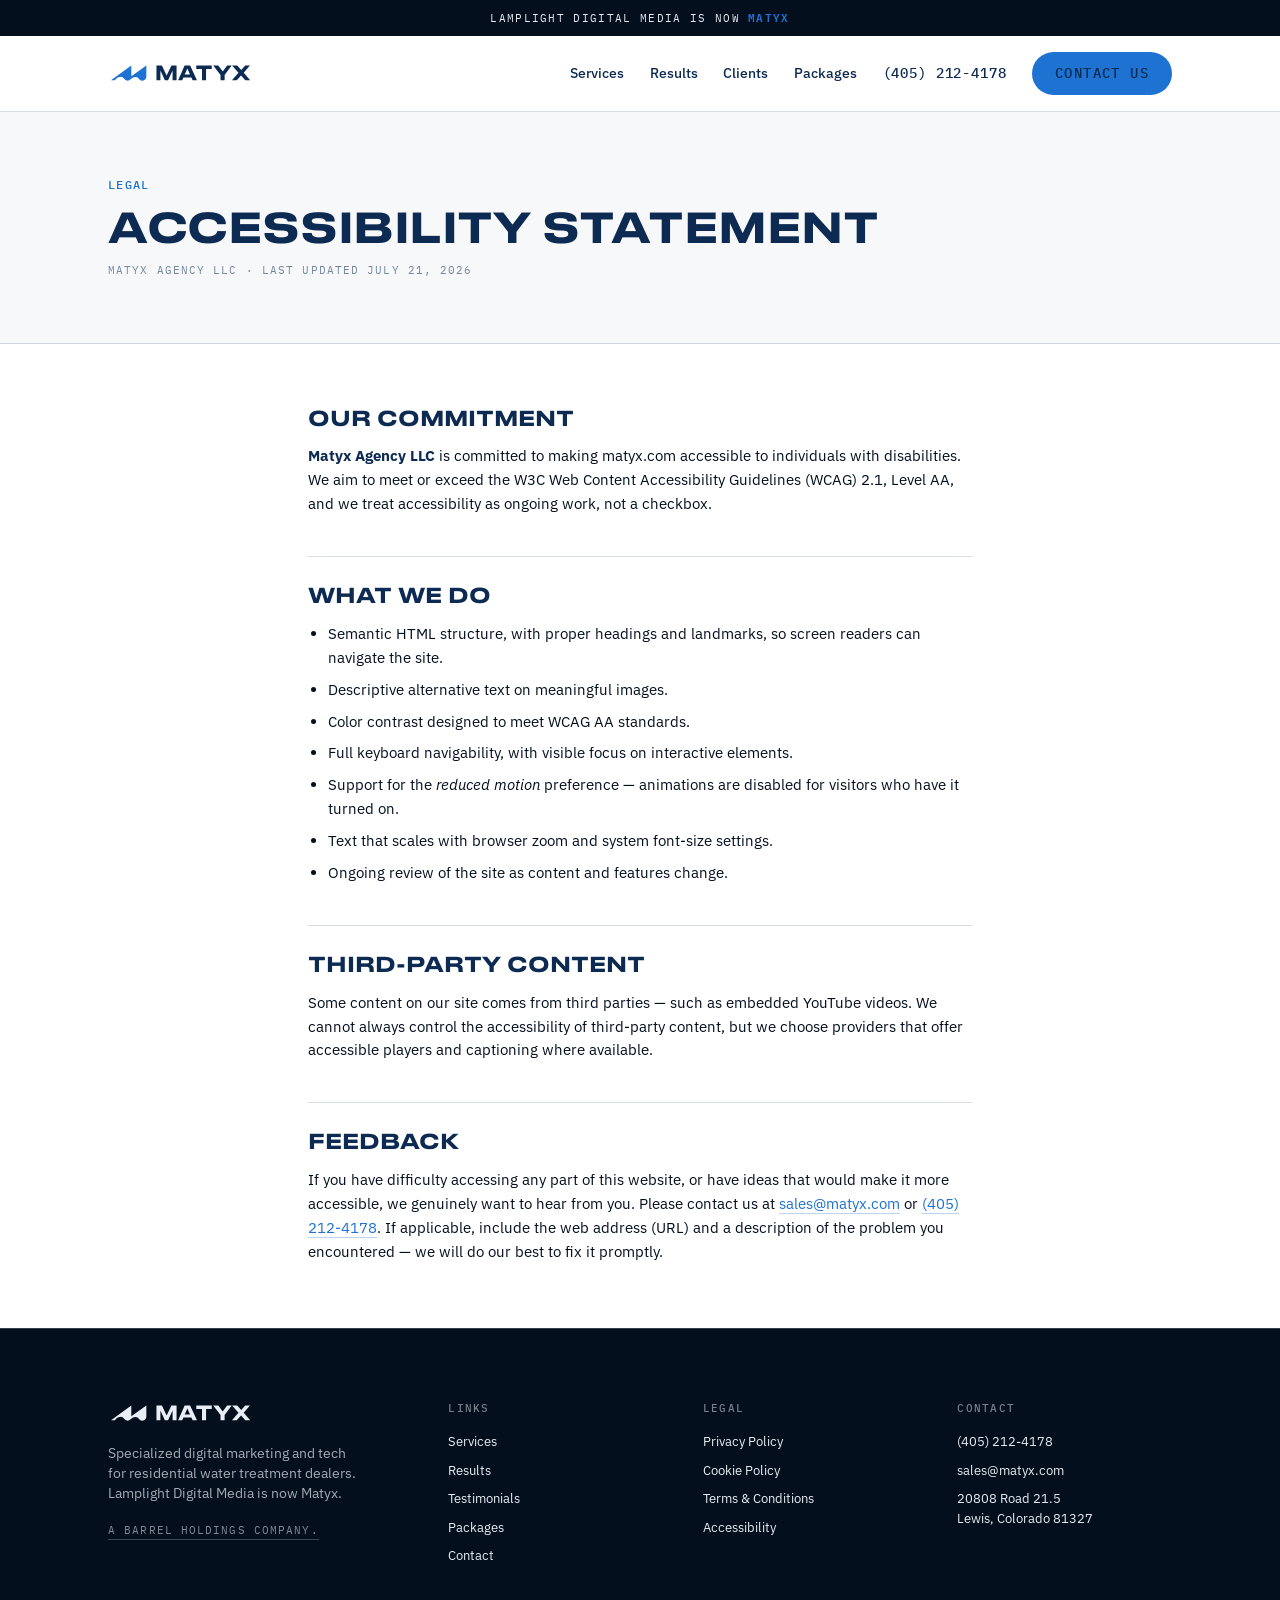
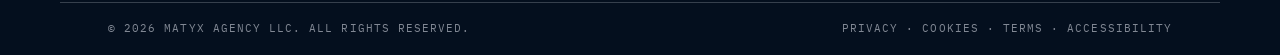
==== accessibility.html @ 1dc2f483 "Add legal pages under Matyx Agency LLC; fix Druk font path - privacy.html (incl. SMS program privacy" ====
<!DOCTYPE html>
<html lang="en">
<head>
<meta charset="UTF-8">
<meta name="viewport" content="width=device-width, initial-scale=1.0">
<title>Accessibility Statement — Matyx</title>
<meta name="description" content="Matyx Agency LLC's commitment to making matyx.com accessible to everyone.">
<link rel="icon" type="image/svg+xml" href="assets/logos/icon.svg">
<link rel="preconnect" href="https://fonts.googleapis.com">
<link rel="preconnect" href="https://fonts.gstatic.com" crossorigin>
<link href="https://fonts.googleapis.com/css2?family=IBM+Plex+Sans:wght@400;500;600;700&family=IBM+Plex+Mono:wght@400;500;600&display=swap" rel="stylesheet">
<link rel="stylesheet" href="assets/site.css">
</head>
<body>

<div class="announce">Lamplight Digital Media is now <em>Matyx</em></div>

<header class="nav">
  <div class="nav-inner">
    <a class="nav-logo" href="index.html" aria-label="Matyx home"><img src="assets/logos/logo-primary.svg" alt="Matyx"></a>
    <nav class="nav-links" aria-label="Primary">
      <a href="index.html#services">Services</a>
      <a href="index.html#work">Results</a>
      <a href="index.html#testimonials">Clients</a>
      <a href="index.html#packages">Packages</a>
      <a class="nav-phone" href="tel:+14052124178">(405) 212-4178</a>
      <a class="btn btn-blue" href="contact.html">Contact Us</a>
    </nav>
  </div>
</header>

<section class="legal-head">
  <div class="wrap legal-head-inner">
    <span class="eyebrow">Legal</span>
    <h1 class="display legal-h1">Accessibility Statement</h1>
    <p class="legal-updated">Matyx Agency LLC &middot; Last updated July 21, 2026</p>
  </div>
</section>

<div class="wrap legal-body">
  <h2>Our commitment</h2>
  <p><strong>Matyx Agency LLC</strong> is committed to making matyx.com accessible to individuals with disabilities. We aim to meet or exceed the W3C Web Content Accessibility Guidelines (WCAG) 2.1, Level AA, and we treat accessibility as ongoing work, not a checkbox.</p>

  <h2>What we do</h2>
  <ul>
    <li>Semantic HTML structure, with proper headings and landmarks, so screen readers can navigate the site.</li>
    <li>Descriptive alternative text on meaningful images.</li>
    <li>Color contrast designed to meet WCAG AA standards.</li>
    <li>Full keyboard navigability, with visible focus on interactive elements.</li>
    <li>Support for the <em>reduced motion</em> preference — animations are disabled for visitors who have it turned on.</li>
    <li>Text that scales with browser zoom and system font-size settings.</li>
    <li>Ongoing review of the site as content and features change.</li>
  </ul>

  <h2>Third-party content</h2>
  <p>Some content on our site comes from third parties — such as embedded YouTube videos. We cannot always control the accessibility of third-party content, but we choose providers that offer accessible players and captioning where available.</p>

  <h2>Feedback</h2>
  <p>If you have difficulty accessing any part of this website, or have ideas that would make it more accessible, we genuinely want to hear from you. Please contact us at <a href="mailto:sales@matyx.com">sales@matyx.com</a> or <a href="tel:+14052124178">(405) 212-4178</a>. If applicable, include the web address (URL) and a description of the problem you encountered — we will do our best to fix it promptly.</p>
</div>

<footer class="footer">
  <div class="wrap footer-inner">
    <div class="footer-brand">
      <img src="assets/logos/logo-ice.svg" alt="Matyx">
      <p>Specialized digital marketing and tech for residential water treatment dealers. Lamplight Digital Media is now Matyx.</p>
      <p class="footer-holdco"><a href="https://barrel-holdings.com" target="_blank" rel="noopener">A Barrel Holdings company.</a></p>
    </div>
    <div>
      <h4>Links</h4>
      <ul>
        <li><a href="index.html#services">Services</a></li>
        <li><a href="index.html#work">Results</a></li>
        <li><a href="index.html#testimonials">Testimonials</a></li>
        <li><a href="index.html#packages">Packages</a></li>
        <li><a href="contact.html">Contact</a></li>
      </ul>
    </div>
    <div>
      <h4>Legal</h4>
      <ul>
        <li><a href="privacy.html">Privacy Policy</a></li>
        <li><a href="cookies.html">Cookie Policy</a></li>
        <li><a href="terms.html">Terms &amp; Conditions</a></li>
        <li><a href="accessibility.html">Accessibility</a></li>
      </ul>
    </div>
    <div>
      <h4>Contact</h4>
      <ul>
        <li><a href="tel:+14052124178">(405) 212-4178</a></li>
        <li><a href="mailto:sales@matyx.com">sales@matyx.com</a></li>
        <li>20808 Road 21.5<br>Lewis, Colorado 81327</li>
      </ul>
    </div>
  </div>
  <div class="wrap footer-bottom">
    <span>© 2026 Matyx Agency LLC. All rights reserved.</span>
    <span><a href="privacy.html">Privacy</a> &middot; <a href="cookies.html">Cookies</a> &middot; <a href="terms.html">Terms</a> &middot; <a href="accessibility.html">Accessibility</a></span>
  </div>
</footer>

<a class="call-bar" href="tel:+14052124178">Call (405) 212-4178</a>
</body>
</html>
---- assets/site.css ----
/* ============================================================
   MATYX — brand tokens (MATYX-BRAND.md v1.0)
   ============================================================ */
@font-face {
  font-family: "Druk Text Wide";
  /* TRIAL font for layout only — swap in licensed Commercial Type webfont before publishing */
  src: url("fonts/DrukTextWide-Medium.otf") format("opentype");
  font-weight: 500 800;
  font-display: swap;
}

:root {
  --matyx-blue: #1D72D2;
  --navy:       #0D2B52;
  --midnight:   #040F1E;
  --ice:        #E9EDF5;
  --off-white:  #F7F8FA;
  --white:      #FFFFFF;

  --font-display: "Druk Text Wide", "Archivo", system-ui, sans-serif;
  --font-body:    "IBM Plex Sans", system-ui, sans-serif;
  --font-mono:    "IBM Plex Mono", ui-monospace, monospace;

  --hairline-dark:  rgba(13, 43, 82, 0.16);
  --hairline-ice:   rgba(233, 237, 245, 0.22);

  --pad-x: clamp(20px, 4vw, 48px);
}

* { margin: 0; padding: 0; box-sizing: border-box; }
html { scroll-behavior: smooth; }
body {
  overflow-x: clip;
  font-family: var(--font-body);
  color: var(--midnight);
  background: var(--white);
  -webkit-font-smoothing: antialiased;
  line-height: 1.5;
}
img { display: block; max-width: 100%; }
a { color: inherit; text-decoration: none; }
::selection { background: var(--matyx-blue); color: var(--white); }

/* contained layout */
.wrap { max-width: 1160px; margin-inline: auto; padding-inline: var(--pad-x); }
.section { padding-block: clamp(64px, 8vw, 108px); }
.section-head { margin-bottom: clamp(32px, 4vw, 52px); }
.section-head .eyebrow { color: var(--matyx-blue); margin-bottom: 16px; display: block; }
.section-head p.sub { margin-top: 14px; max-width: 52ch; font-size: 15.5px; color: var(--navy); }

.display {
  font-family: var(--font-display);
  text-transform: uppercase;
  font-weight: 500;
  line-height: 1.0;
  letter-spacing: -0.01em;
}
h2.display { color: var(--navy); font-size: clamp(26px, 3.4vw, 46px); max-width: 22ch; }

.eyebrow {
  font-family: var(--font-mono);
  text-transform: uppercase;
  letter-spacing: 0.11em;
  font-size: 12px;
  font-weight: 500;
}

.btn {
  display: inline-flex;
  align-items: center;
  gap: 10px;
  font-family: var(--font-mono);
  font-size: 12px;
  font-weight: 600;
  letter-spacing: 0.1em;
  text-transform: uppercase;
  padding: 14px 28px;
  border-radius: 999px;
  border: 1px solid transparent;
  cursor: pointer;
  transition: background .22s ease, color .22s ease, border-color .22s ease;
  white-space: nowrap;
}
.btn-blue  { background: var(--matyx-blue); color: var(--white); }
.btn-blue:hover { background: var(--navy); }
.btn-outline-ice { border-color: rgba(233,237,245,.55); color: var(--ice); background: transparent; }
.btn-outline-ice:hover { background: var(--ice); color: var(--navy); border-color: var(--ice); }
.btn-outline-navy { border-color: rgba(13,43,82,.4); color: var(--navy); background: transparent; }
.btn-outline-navy:hover { background: var(--navy); color: var(--ice); border-color: var(--navy); }
.btn-white { background: var(--white); color: var(--navy); }
.btn-white:hover { background: var(--ice); }

.rv { opacity: 0; transform: translateY(20px); transition: opacity .6s cubic-bezier(.2,.65,.25,1), transform .6s cubic-bezier(.2,.65,.25,1); }
.rv.in { opacity: 1; transform: none; }
.rv-d1 { transition-delay: .07s; } .rv-d2 { transition-delay: .14s; } .rv-d3 { transition-delay: .21s; }
@media (prefers-reduced-motion: reduce) {
  .rv { opacity: 1; transform: none; transition: none; }
  html { scroll-behavior: auto; }
}

/* framed grid — the structured container device */
.frame { border: 1px solid var(--hairline-dark); }

/* ============================================================
   ANNOUNCEMENT + NAV
   ============================================================ */
.announce {
  background: var(--midnight);
  color: var(--ice);
  text-align: center;
  padding: 9px var(--pad-x);
  font-family: var(--font-mono);
  font-size: 11px;
  letter-spacing: .12em;
  text-transform: uppercase;
}
.announce em { font-style: normal; color: var(--matyx-blue); font-weight: 600; }

.nav {
  position: sticky;
  top: 0;
  z-index: 100;
  background: var(--white);
  border-bottom: 1px solid var(--hairline-dark);
}
.nav-inner {
  max-width: 1160px;
  margin-inline: auto;
  display: flex;
  align-items: center;
  justify-content: space-between;
  padding: 16px var(--pad-x);
  gap: 24px;
}
.nav-logo img { height: 24px; }
.nav-links { display: flex; align-items: center; gap: clamp(14px, 2vw, 30px); }
.nav-links a { font-size: 14px; font-weight: 500; color: var(--navy); position: relative; }
.nav-links a:not(.btn)::after {
  content: "";
  position: absolute; left: 0; bottom: -4px;
  width: 0; height: 1px;
  background: var(--matyx-blue);
  transition: width .25s ease;
}
.nav-links a:not(.btn):hover::after { width: 100%; }
.nav-links .btn { padding: 10px 22px; }
.nav-phone { font-family: var(--font-mono); font-size: 12px; letter-spacing: .06em; }
@media (max-width: 980px) { .nav-links a:not(.btn) { display: none; } }

/* ============================================================
   HERO — split: copy on solid ground, photo framed at right
   ============================================================ */
.hero { background: var(--white); border-bottom: 1px solid var(--hairline-dark); }
.hero-grid {
  display: grid;
  grid-template-columns: 1.2fr .8fr;
  gap: clamp(28px, 4vw, 52px);
  align-items: center;
  padding-block: clamp(56px, 7vw, 96px);
}
.hero-copy .eyebrow { color: var(--matyx-blue); margin-bottom: 22px; display: block; }
.hero-h1 { color: var(--navy); font-size: clamp(28px, 3.3vw, 47px); }
.hero-h1 span { display: block; }
.hero-h1 .accent { color: var(--matyx-blue); }
.hero-sub { margin-top: 22px; font-size: clamp(15px, 1.25vw, 17px); color: var(--midnight); max-width: 42ch; }
.hero-actions { margin-top: 32px; display: flex; gap: 14px; flex-wrap: wrap; }
.hero-trust { margin-top: 28px; font-family: var(--font-mono); font-size: 11px; letter-spacing: .1em; text-transform: uppercase; color: var(--navy); opacity: .65; }

.hero-media { position: relative; }
.hero-media .photo {
  border: 1px solid var(--hairline-dark);
  aspect-ratio: 4 / 4.6;
  overflow: hidden;
}
.hero-media .photo img { width: 100%; height: 100%; object-fit: cover; object-position: 65% 40%; }
.hero-media .plate {
  position: relative;
  margin-top: 0;
  background: var(--matyx-blue);
  border: 1px solid var(--hairline-dark);
  border-top: none;
  color: var(--white);
  display: flex;
  align-items: center;
  justify-content: space-between;
  gap: 16px;
  padding: 14px 20px;
  overflow: hidden;
}
.hero-media .plate::before {
  content: "";
  position: absolute; inset: 0;
  background: url("assets/imagery/water-shader.png") center/cover;
  mix-blend-mode: soft-light;
  opacity: .85;
}
.hero-media .plate > * { position: relative; }
.hero-media .plate .eyebrow { color: var(--white); font-size: 10.5px; }
.hero-media .plate img { height: 18px; }
@media (max-width: 900px) {
  .hero-grid { grid-template-columns: 1fr; }
  .hero-media .photo { aspect-ratio: 16 / 10; }
}

/* hero notification toasts */
.toast {
  position: absolute;
  display: flex;
  align-items: center;
  gap: 10px;
  background: var(--white);
  border: 1px solid var(--hairline-dark);
  padding: 11px 16px;
  max-width: 240px;
}
.toast strong { display: block; font-size: 12.5px; font-weight: 600; color: var(--navy); line-height: 1.3; }
.toast span { font-family: var(--font-mono); font-size: 9px; letter-spacing: .08em; text-transform: uppercase; color: var(--navy); opacity: .55; }
.t-dot { flex: none; width: 8px; height: 8px; border-radius: 50%; background: var(--matyx-blue); }
.toast-1 { left: -34px; top: 14%; animation: toastFloat 5s ease-in-out infinite; }
.toast-2 { right: -18px; bottom: 16%; animation: toastFloat 5s ease-in-out 2.5s infinite; }
@keyframes toastFloat { 0%,100% { transform: translateY(0); } 50% { transform: translateY(-7px); } }
@media (prefers-reduced-motion: reduce) { .toast-1, .toast-2 { animation: none; } }
@media (max-width: 900px) {
  .toast-1 { left: 12px; }
  .toast-2 { right: 12px; }
}

/* ============================================================
   CLIENT LOGOS — quiet, framed strip
   ============================================================ */
.clients { border-bottom: 1px solid var(--hairline-dark); background: var(--off-white); }
.clients-inner { padding-block: 34px; }
.clients-label { text-align: center; margin-bottom: 22px; }
.clients-label .eyebrow { color: var(--navy); opacity: .6; font-size: 11px; }
.logo-row {
  display: flex;
  align-items: center;
  justify-content: center;
  flex-wrap: wrap;
  gap: clamp(24px, 4vw, 52px);
}
.logo-row img {
  height: 40px;
  width: auto;
  max-width: 128px;
  object-fit: contain;
  filter: grayscale(1) brightness(.55) opacity(.55);
  transition: filter .25s ease;
}
.logo-row img:hover { filter: none; }
.clients-networks {
  margin-top: 20px;
  text-align: center;
  font-family: var(--font-mono);
  font-size: 11px;
  letter-spacing: .1em;
  text-transform: uppercase;
  color: var(--navy);
  opacity: .65;
}

/* ============================================================
   DATA / DASHBOARD
   ============================================================ */
.data-grid {
  display: grid;
  grid-template-columns: 1.1fr .9fr;
  gap: clamp(32px, 5vw, 72px);
  align-items: center;
}
.data-copy p { margin-top: 14px; max-width: 48ch; font-size: 15.5px; color: var(--midnight); }
.data-points {
  margin-top: 24px;
  list-style: none;
  border-top: 1px solid var(--hairline-dark);
  display: grid;
}
.data-points li {
  padding: 11px 0;
  border-bottom: 1px solid var(--hairline-dark);
  font-size: 14px;
  color: var(--navy);
  display: flex;
  align-items: baseline;
  gap: 12px;
}
.data-points li::before { content: "→"; color: var(--matyx-blue); font-family: var(--font-mono); font-size: 12px; }
.data-shot { border: 1px solid var(--hairline-dark); background: var(--off-white); padding: 18px 18px 0; max-width: 420px; justify-self: end; }
.data-shot img { width: 100%; border: 1px solid var(--hairline-dark); border-bottom: none; }
.data-shot figcaption { display: block; padding: 12px 2px; font-size: 10px; color: var(--navy); opacity: .6; }
@media (max-width: 900px) {
  .data-grid { grid-template-columns: 1fr; }
  .data-shot { justify-self: start; }
}

/* ============================================================
   MARKET SCAN
   ============================================================ */
.scan-section { background: var(--off-white); border-top: 1px solid var(--hairline-dark); }
.scan-grid {
  display: grid;
  grid-template-columns: .9fr 1.1fr;
  gap: clamp(32px, 5vw, 72px);
  align-items: center;
}
.scan-copy p { margin-top: 14px; max-width: 48ch; font-size: 15.5px; color: var(--midnight); }
.scan-shot { border: 1px solid var(--hairline-dark); background: var(--white); padding: 18px 18px 0; }
.scan-shot img { width: 100%; border: 1px solid var(--hairline-dark); border-bottom: none; }
.scan-shot figcaption { display: block; padding: 12px 2px; font-size: 10px; color: var(--navy); opacity: .6; }
@media (max-width: 900px) {
  .scan-grid { grid-template-columns: 1fr; }
  .scan-shot { order: 2; }
}

/* ============================================================
   COMPARISON
   ============================================================ */
.compare-table { background: var(--white); }
.compare-row {
  display: grid;
  grid-template-columns: minmax(120px, .6fr) 1fr 1fr;
  border-bottom: 1px solid var(--hairline-dark);
}
.compare-row:last-child { border-bottom: none; }
.compare-row > div { padding: 16px 22px; font-size: 14px; }
.compare-row .c-label {
  font-family: var(--font-mono);
  font-size: 10.5px;
  letter-spacing: .1em;
  text-transform: uppercase;
  color: var(--navy);
  opacity: .55;
  align-self: center;
}
.compare-row .c-them { color: var(--navy); opacity: .55; border-left: 1px solid var(--hairline-dark); }
.compare-row .c-us { color: var(--navy); font-weight: 500; border-left: 1px solid var(--hairline-dark); background: rgba(29,114,210,.05); }
.compare-head-row { background: var(--off-white); }
.compare-head-row > div {
  font-family: var(--font-mono);
  font-size: 10.5px;
  letter-spacing: .12em;
  text-transform: uppercase;
  padding-block: 12px;
}
.compare-head-row .c-them { opacity: .55; font-weight: 500; }
.compare-head-row .c-us { color: var(--matyx-blue); font-weight: 600; background: rgba(29,114,210,.08); }
@media (max-width: 760px) {
  .compare-row { grid-template-columns: 1fr; }
  .compare-row > div { border-left: none !important; padding: 10px 18px; }
  .compare-row .c-label { padding-top: 16px; padding-bottom: 0; }
  .compare-row .c-us { padding-bottom: 16px; }
  .compare-head-row { display: none; }
  .compare-row .c-them::before { content: "Them: "; font-family: var(--font-mono); font-size: 10px; text-transform: uppercase; letter-spacing: .08em; }
  .compare-row .c-us::before { content: "Matyx: "; font-family: var(--font-mono); font-size: 10px; text-transform: uppercase; letter-spacing: .08em; color: var(--matyx-blue); }
}

/* ============================================================
   FAQ
   ============================================================ */
.faq-grid {
  display: grid;
  grid-template-columns: .8fr 1.2fr;
  gap: clamp(32px, 5vw, 72px);
  align-items: start;
}
.faq-list { border-top: 1px solid var(--hairline-dark); }
.faq { border-bottom: 1px solid var(--hairline-dark); }
.faq summary {
  cursor: pointer;
  list-style: none;
  display: flex;
  justify-content: space-between;
  align-items: baseline;
  gap: 16px;
  padding: 18px 2px;
  font-size: 15.5px;
  font-weight: 600;
  color: var(--navy);
}
.faq summary::-webkit-details-marker { display: none; }
.faq summary::after { content: "+"; font-family: var(--font-mono); color: var(--matyx-blue); font-size: 16px; }
.faq[open] summary::after { content: "–"; }
.faq p { padding: 0 2px 20px; font-size: 14.5px; color: var(--midnight); max-width: 62ch; }
@media (max-width: 900px) { .faq-grid { grid-template-columns: 1fr; } }

/* ============================================================
   TRUST ROW (packages)
   ============================================================ */
.trust-row {
  display: grid;
  grid-template-columns: repeat(3, 1fr);
  border: 1px solid var(--hairline-ice);
  border-top: none;
}
.trust-cell { padding: 20px 26px 24px; border-right: 1px solid var(--hairline-ice); }
.trust-cell:last-child { border-right: none; }
.trust-cell h3 {
  font-family: var(--font-mono);
  font-size: 11.5px;
  font-weight: 600;
  letter-spacing: .1em;
  text-transform: uppercase;
  color: var(--matyx-blue);
  margin-bottom: 6px;
}
.trust-cell p { font-size: 13.5px; color: rgba(233,237,245,.85); }
@media (max-width: 700px) {
  .trust-row { grid-template-columns: 1fr; }
  .trust-cell { border-right: none; border-bottom: 1px solid var(--hairline-ice); }
  .trust-cell:last-child { border-bottom: none; }
}

/* ============================================================
   STICKY CALL BAR (mobile)
   ============================================================ */
.call-bar { display: none; }
@media (max-width: 760px) {
  .call-bar {
    display: block;
    position: fixed;
    left: 0; right: 0; bottom: 0;
    z-index: 200;
    background: var(--matyx-blue);
    color: var(--white);
    text-align: center;
    font-family: var(--font-mono);
    font-size: 13px;
    font-weight: 600;
    letter-spacing: .1em;
    text-transform: uppercase;
    padding: 15px 16px calc(15px + env(safe-area-inset-bottom, 0px));
  }
  .footer-bottom { padding-bottom: 74px; }
}

/* ============================================================
   ABOUT — short, two-column
   ============================================================ */
.about-grid {
  display: grid;
  grid-template-columns: 1fr 1fr;
  gap: clamp(32px, 5vw, 80px);
  align-items: start;
}
.about-right p { font-size: 16px; color: var(--midnight); max-width: 50ch; }
.about-right .stat { margin-top: 28px; display: flex; align-items: baseline; gap: 14px; }
.about-right .stat .num { font-family: var(--font-display); font-size: 40px; color: var(--matyx-blue); line-height: 1; }
.about-right .stat .lbl { font-family: var(--font-mono); font-size: 11px; letter-spacing: .11em; text-transform: uppercase; color: var(--navy); opacity: .7; }
.pillar-row {
  margin-top: clamp(36px, 5vw, 56px);
  display: grid;
  grid-template-columns: repeat(4, 1fr);
}
.pillar-row .cell { padding: 22px 24px 26px; border-right: 1px solid var(--hairline-dark); }
.pillar-row .cell:last-child { border-right: none; }
.pillar-row h3 { font-family: var(--font-mono); font-size: 12px; letter-spacing: .1em; text-transform: uppercase; color: var(--navy); margin-bottom: 8px; }
.pillar-row p { font-size: 13.5px; color: var(--midnight); }
@media (max-width: 900px) {
  .about-grid { grid-template-columns: 1fr; }
  .pillar-row { grid-template-columns: 1fr 1fr; }
  .pillar-row .cell { border-bottom: 1px solid var(--hairline-dark); }
  .pillar-row .cell:nth-child(2n) { border-right: none; }
  .pillar-row .cell:nth-child(n+3) { border-bottom: none; }
}

/* ============================================================
   SERVICES — framed 3×2, one-liners
   ============================================================ */
.services-grid { display: grid; grid-template-columns: repeat(3, 1fr); }
.service {
  padding: 30px 28px 34px;
  border-right: 1px solid var(--hairline-dark);
  transition: background .3s ease;
}
.service:nth-child(3n) { border-right: none; }
.service:nth-child(-n+3) { border-bottom: 1px solid var(--hairline-dark); }
.service:hover { background: var(--off-white); }
.service .num { font-family: var(--font-mono); font-size: 11px; letter-spacing: .12em; color: var(--matyx-blue); display: block; margin-bottom: 16px; }
.service h3 { font-size: 16.5px; font-weight: 600; color: var(--navy); line-height: 1.3; margin-bottom: 10px; }
.service p { font-size: 14px; color: var(--midnight); }
@media (max-width: 900px) {
  .services-grid { grid-template-columns: 1fr; }
  .service { border-right: none !important; border-bottom: 1px solid var(--hairline-dark); }
  .service:last-child { border-bottom: none; }
}

/* ============================================================
   METRICS — navy band, contained content
   ============================================================ */
.metrics-band { background: var(--navy); position: relative; overflow: hidden; }
.metrics-band::before {
  content: "";
  position: absolute; inset: 0;
  background: url("assets/imagery/water-shader.png") center/cover;
  mix-blend-mode: soft-light;
  opacity: .22;
}
.metrics-grid {
  position: relative;
  display: grid;
  grid-template-columns: repeat(4, 1fr);
  padding-block: clamp(44px, 5vw, 64px);
}
.metric { padding-inline: 28px; border-right: 1px solid var(--hairline-ice); }
.metric:first-child { padding-left: 0; }
.metric:last-child { border-right: none; }
.metric .num { font-family: var(--font-display); font-size: clamp(30px, 3vw, 46px); color: var(--white); line-height: 1; }
.metric .num em { font-style: normal; color: var(--matyx-blue); }
.metric .lbl { margin-top: 10px; font-family: var(--font-mono); font-size: 10.5px; letter-spacing: .1em; text-transform: uppercase; color: var(--ice); opacity: .8; }
.metric .src { margin-top: 6px; font-family: var(--font-mono); font-size: 9.5px; letter-spacing: .08em; text-transform: uppercase; color: var(--matyx-blue); }
@media (max-width: 900px) {
  .metrics-grid { grid-template-columns: 1fr 1fr; gap: 32px 0; }
  .metric:nth-child(2) { border-right: none; }
  .metric:nth-child(3) { padding-left: 0; }
}

/* ============================================================
   WORK — 3 framed case cards
   ============================================================ */
.work-grid { display: grid; grid-template-columns: repeat(3, 1fr); gap: 24px; }
.case {
  border: 1px solid var(--hairline-dark);
  padding: 28px 28px 30px;
  display: flex;
  flex-direction: column;
  gap: 14px;
  transition: background .3s ease;
}
.case:hover { background: var(--off-white); }
.case .tag { font-family: var(--font-mono); font-size: 10.5px; letter-spacing: .12em; text-transform: uppercase; color: var(--navy); opacity: .6; }
.case .result { font-family: var(--font-display); text-transform: uppercase; font-size: clamp(28px, 2.6vw, 40px); line-height: 1; color: var(--matyx-blue); }
.case .result small { display: block; font-size: .42em; color: var(--navy); margin-top: 8px; }
.case p { font-size: 14px; }
.case ul { list-style: none; display: flex; flex-wrap: wrap; gap: 7px; margin-top: auto; padding-top: 8px; }
.case li {
  font-family: var(--font-mono);
  font-size: 9.5px;
  letter-spacing: .08em;
  text-transform: uppercase;
  color: var(--navy);
  border: 1px solid var(--hairline-dark);
  padding: 5px 10px;
}
@media (max-width: 900px) { .work-grid { grid-template-columns: 1fr; } }

/* ============================================================
   TESTIMONIALS — 2 videos + 4 short quotes
   ============================================================ */
.testi-section { background: var(--off-white); border-block: 1px solid var(--hairline-dark); }
.video-grid { display: grid; grid-template-columns: 1fr 1fr; gap: 24px; margin-bottom: 24px; }
.video-card { border: 1px solid var(--hairline-dark); background: var(--white); }
.video-card .embed { aspect-ratio: 16 / 9; }
.video-card iframe { width: 100%; height: 100%; display: block; border: 0; }
.video-card .cap {
  display: flex;
  justify-content: space-between;
  gap: 12px;
  padding: 14px 18px;
  border-top: 1px solid var(--hairline-dark);
}
.video-card .cap .who { font-weight: 600; font-size: 13.5px; color: var(--navy); }
.video-card .cap .eyebrow { font-size: 10px; color: var(--navy); opacity: .55; }
.quote-grid { display: grid; grid-template-columns: 1fr 1fr; gap: 24px; }
.quote-card {
  border: 1px solid var(--hairline-dark);
  background: var(--white);
  padding: 26px 28px;
  display: flex;
  flex-direction: column;
  gap: 14px;
}
.quote-card .stars { color: var(--matyx-blue); font-size: 12px; letter-spacing: 4px; }
.quote-card blockquote { font-size: 15px; color: var(--midnight); }
.quote-card figcaption { margin-top: auto; }
.quote-card .who { font-weight: 600; font-size: 13px; color: var(--navy); display: inline; }
.quote-card .co { font-family: var(--font-mono); font-size: 10.5px; letter-spacing: .09em; text-transform: uppercase; color: var(--navy); opacity: .6; margin-top: 4px; }
@media (max-width: 900px) { .video-grid, .quote-grid { grid-template-columns: 1fr; } }

/* ============================================================
   PACKAGES — framed 4-col, trimmed
   ============================================================ */
.packages-section { background: var(--midnight); position: relative; overflow: hidden; }
.packages-watermark {
  position: absolute; right: -8%; top: -14%;
  width: 46vw; min-width: 480px;
  opacity: .07; pointer-events: none;
}
.packages-watermark path { fill: none; stroke: var(--ice); stroke-width: 1; }
.packages-section .section-head h2 { color: var(--ice); }
.packages-section .section-head p.sub { color: rgba(233,237,245,.75); }
.packages-grid {
  position: relative;
  display: grid;
  grid-template-columns: repeat(4, 1fr);
  border: 1px solid var(--hairline-ice);
}
.pack {
  padding: 30px 26px 34px;
  border-right: 1px solid var(--hairline-ice);
  display: flex;
  flex-direction: column;
  gap: 16px;
}
.pack:last-child { border-right: none; }
.pack.popular { background: rgba(29,114,210,.14); }
.pack-tag {
  font-family: var(--font-mono);
  font-size: 9.5px;
  letter-spacing: .12em;
  text-transform: uppercase;
  color: var(--white);
  background: var(--matyx-blue);
  padding: 4px 9px;
  align-self: flex-start;
}
.pack-name { font-family: var(--font-display); text-transform: uppercase; font-size: clamp(20px, 1.8vw, 26px); color: var(--white); line-height: 1; }
.pack-base { font-family: var(--font-mono); font-size: 10.5px; letter-spacing: .1em; text-transform: uppercase; color: rgba(233,237,245,.5); }
.pack ul { list-style: none; display: grid; gap: 9px; }
.pack li { font-size: 13px; color: rgba(233,237,245,.9); display: flex; align-items: baseline; gap: 10px; }
.pack li::before { content: "→"; color: var(--matyx-blue); font-family: var(--font-mono); font-size: 11px; }
.pack .btn { align-self: flex-start; margin-top: auto; }
@media (max-width: 1000px) {
  .packages-grid { grid-template-columns: 1fr 1fr; }
  .pack { border-bottom: 1px solid var(--hairline-ice); }
  .pack:nth-child(2n) { border-right: none; }
  .pack:nth-child(n+3) { border-bottom: none; }
}
@media (max-width: 600px) {
  .packages-grid { grid-template-columns: 1fr; }
  .pack { border-right: none !important; border-bottom: 1px solid var(--hairline-ice); }
  .pack:last-child { border-bottom: none; }
}

/* ============================================================
   PROCESS — one tight row
   ============================================================ */
.process-grid { display: grid; grid-template-columns: repeat(4, 1fr); }
.process-note {
  margin-top: 18px;
  font-family: var(--font-mono);
  font-size: 11px;
  letter-spacing: .08em;
  text-transform: uppercase;
  color: var(--navy);
  opacity: .65;
}
.step { padding: 24px 22px 28px; border-right: 1px solid var(--hairline-dark); }
.step:last-child { border-right: none; }
.step-num { font-family: var(--font-mono); font-size: 11px; letter-spacing: .12em; color: var(--matyx-blue); display: block; margin-bottom: 14px; }
.step h3 { font-size: 14.5px; font-weight: 600; color: var(--navy); margin-bottom: 6px; }
.step p { font-size: 13px; color: var(--midnight); }
@media (max-width: 900px) {
  .process-grid { grid-template-columns: 1fr; }
  .step { border-right: none; border-bottom: 1px solid var(--hairline-dark); display: grid; grid-template-columns: 64px 1fr; gap: 0 16px; align-items: baseline; }
  .step .step-num { margin-bottom: 0; }
  .step h3 { grid-column: 2; }
  .step p { grid-column: 2; }
  .step:last-child { border-bottom: none; }
}

/* ============================================================
   BLOG — 3 compact cards
   ============================================================ */
.blog-grid { display: grid; grid-template-columns: repeat(3, 1fr); gap: 24px; }
.post {
  border: 1px solid var(--hairline-dark);
  padding: 24px 26px 26px;
  display: flex;
  flex-direction: column;
  gap: 12px;
  transition: background .3s ease;
}
.post:hover { background: var(--off-white); }
.post .date { font-family: var(--font-mono); font-size: 10.5px; letter-spacing: .11em; text-transform: uppercase; color: var(--navy); opacity: .55; }
.post h3 { font-size: 16.5px; font-weight: 600; color: var(--navy); line-height: 1.35; }
.post .more { font-family: var(--font-mono); font-size: 10.5px; letter-spacing: .1em; text-transform: uppercase; color: var(--matyx-blue); margin-top: auto; }
@media (max-width: 900px) { .blog-grid { grid-template-columns: 1fr; } }

/* ============================================================
   CTA — shader band, contained copy
   ============================================================ */
.cta {
  position: relative;
  background: linear-gradient(155deg, var(--matyx-blue) 0%, var(--navy) 72%, var(--midnight) 100%);
  overflow: hidden;
}
.cta::before {
  content: "";
  position: absolute; inset: 0;
  background: url("assets/imagery/water-shader.png") center/cover;
  mix-blend-mode: soft-light;
  opacity: .55;
}
.cta::after {
  content: "";
  position: absolute; inset: 0;
  background: radial-gradient(ellipse at center, rgba(4,15,30,0) 30%, rgba(4,15,30,.5) 100%);
  pointer-events: none;
}
.cta-inner {
  position: relative;
  z-index: 2;
  padding-block: clamp(72px, 9vw, 128px);
  display: flex;
  flex-direction: column;
  align-items: center;
  text-align: center;
  gap: 26px;
}
.cta-inner .eyebrow { color: var(--ice); opacity: .85; }
.cta .cta-h2 { color: var(--white); font-size: clamp(30px, 4.4vw, 64px); max-width: 18ch; }
.cta-actions { display: flex; gap: 14px; flex-wrap: wrap; justify-content: center; }
.cta-note { font-family: var(--font-mono); font-size: 11px; letter-spacing: .1em; text-transform: uppercase; color: rgba(233,237,245,.65); }

/* ============================================================
   FOOTER
   ============================================================ */
.footer { background: var(--midnight); color: var(--ice); border-top: 1px solid var(--hairline-ice); }
.footer-inner {
  padding-block: clamp(48px, 6vw, 72px) 36px;
  display: grid;
  grid-template-columns: 1.4fr 1fr 1fr 1fr;
  gap: 40px;
}
.footer-brand img { height: 24px; margin-bottom: 18px; }
.footer-brand p { max-width: 32ch; font-size: 13.5px; color: rgba(233,237,245,.7); }
.footer-holdco { margin-top: 16px; }
.footer-holdco a {
  font-family: var(--font-mono);
  font-size: 11px;
  letter-spacing: .1em;
  text-transform: uppercase;
  color: rgba(233,237,245,.55);
  border-bottom: 1px solid rgba(233,237,245,.25);
  padding-bottom: 2px;
  transition: color .2s ease, border-color .2s ease;
}
.footer-holdco a:hover { color: var(--matyx-blue); border-color: var(--matyx-blue); }
.footer h4 {
  font-family: var(--font-mono);
  font-size: 10.5px;
  font-weight: 500;
  letter-spacing: .12em;
  text-transform: uppercase;
  color: rgba(233,237,245,.5);
  margin-bottom: 16px;
}
.footer ul { list-style: none; display: grid; gap: 9px; }
.footer ul a, .footer ul li { font-size: 13px; color: var(--ice); transition: color .2s ease; }
.footer ul a:hover { color: var(--matyx-blue); }
.footer-bottom {
  border-top: 1px solid var(--hairline-ice);
  padding-block: 18px;
  display: flex;
  justify-content: space-between;
  gap: 16px;
  flex-wrap: wrap;
  font-family: var(--font-mono);
  font-size: 10.5px;
  letter-spacing: .1em;
  text-transform: uppercase;
  color: rgba(233,237,245,.55);
}
@media (max-width: 900px) { .footer-inner { grid-template-columns: 1fr 1fr; gap: 32px; } }
@media (max-width: 560px) { .footer-inner { grid-template-columns: 1fr; } }

/* ============================================================
   LEGAL PAGES
   ============================================================ */
.legal-head { background: var(--off-white); border-bottom: 1px solid var(--hairline-dark); }
.legal-head-inner { padding-block: clamp(40px, 5vw, 64px); }
.legal-head .eyebrow { color: var(--matyx-blue); display: block; margin-bottom: 14px; }
.legal-h1 { color: var(--navy); font-size: clamp(26px, 3.2vw, 44px); }
.legal-updated { margin-top: 14px; font-family: var(--font-mono); font-size: 11px; letter-spacing: .1em; text-transform: uppercase; color: var(--navy); opacity: .55; }
.legal-body { max-width: 760px; padding-block: clamp(40px, 5vw, 72px); }
.legal-body h2 {
  font-family: var(--font-display);
  text-transform: uppercase;
  font-weight: 500;
  font-size: clamp(17px, 1.6vw, 22px);
  color: var(--navy);
  line-height: 1.1;
  margin: 40px 0 14px;
  padding-top: 28px;
  border-top: 1px solid var(--hairline-dark);
}
.legal-body h2:first-child { margin-top: 0; padding-top: 0; border-top: none; }
.legal-body h3 { font-size: 15px; font-weight: 600; color: var(--navy); margin: 22px 0 8px; }
.legal-body p, .legal-body li { font-size: 14.5px; color: var(--midnight); line-height: 1.65; }
.legal-body p + p { margin-top: 12px; }
.legal-body ul, .legal-body ol { margin: 12px 0 12px 20px; display: grid; gap: 8px; }
.legal-body a { color: var(--matyx-blue); border-bottom: 1px solid rgba(29,114,210,.3); }
.legal-body a:hover { border-color: var(--matyx-blue); }
.legal-body strong { color: var(--navy); }
.legal-table { width: 100%; border-collapse: collapse; margin: 16px 0; border: 1px solid var(--hairline-dark); }
.legal-table th {
  font-family: var(--font-mono);
  font-size: 10.5px;
  letter-spacing: .1em;
  text-transform: uppercase;
  text-align: left;
  color: var(--navy);
  background: var(--off-white);
  padding: 10px 14px;
  border-bottom: 1px solid var(--hairline-dark);
}
.legal-table td { font-size: 13.5px; padding: 12px 14px; border-bottom: 1px solid var(--hairline-dark); vertical-align: top; }
.legal-table tr:last-child td { border-bottom: none; }
.legal-table td:first-child { font-weight: 600; color: var(--navy); white-space: nowrap; }
.footer-bottom a { color: inherit; transition: color .2s ease; }
.footer-bottom a:hover { color: var(--matyx-blue); }
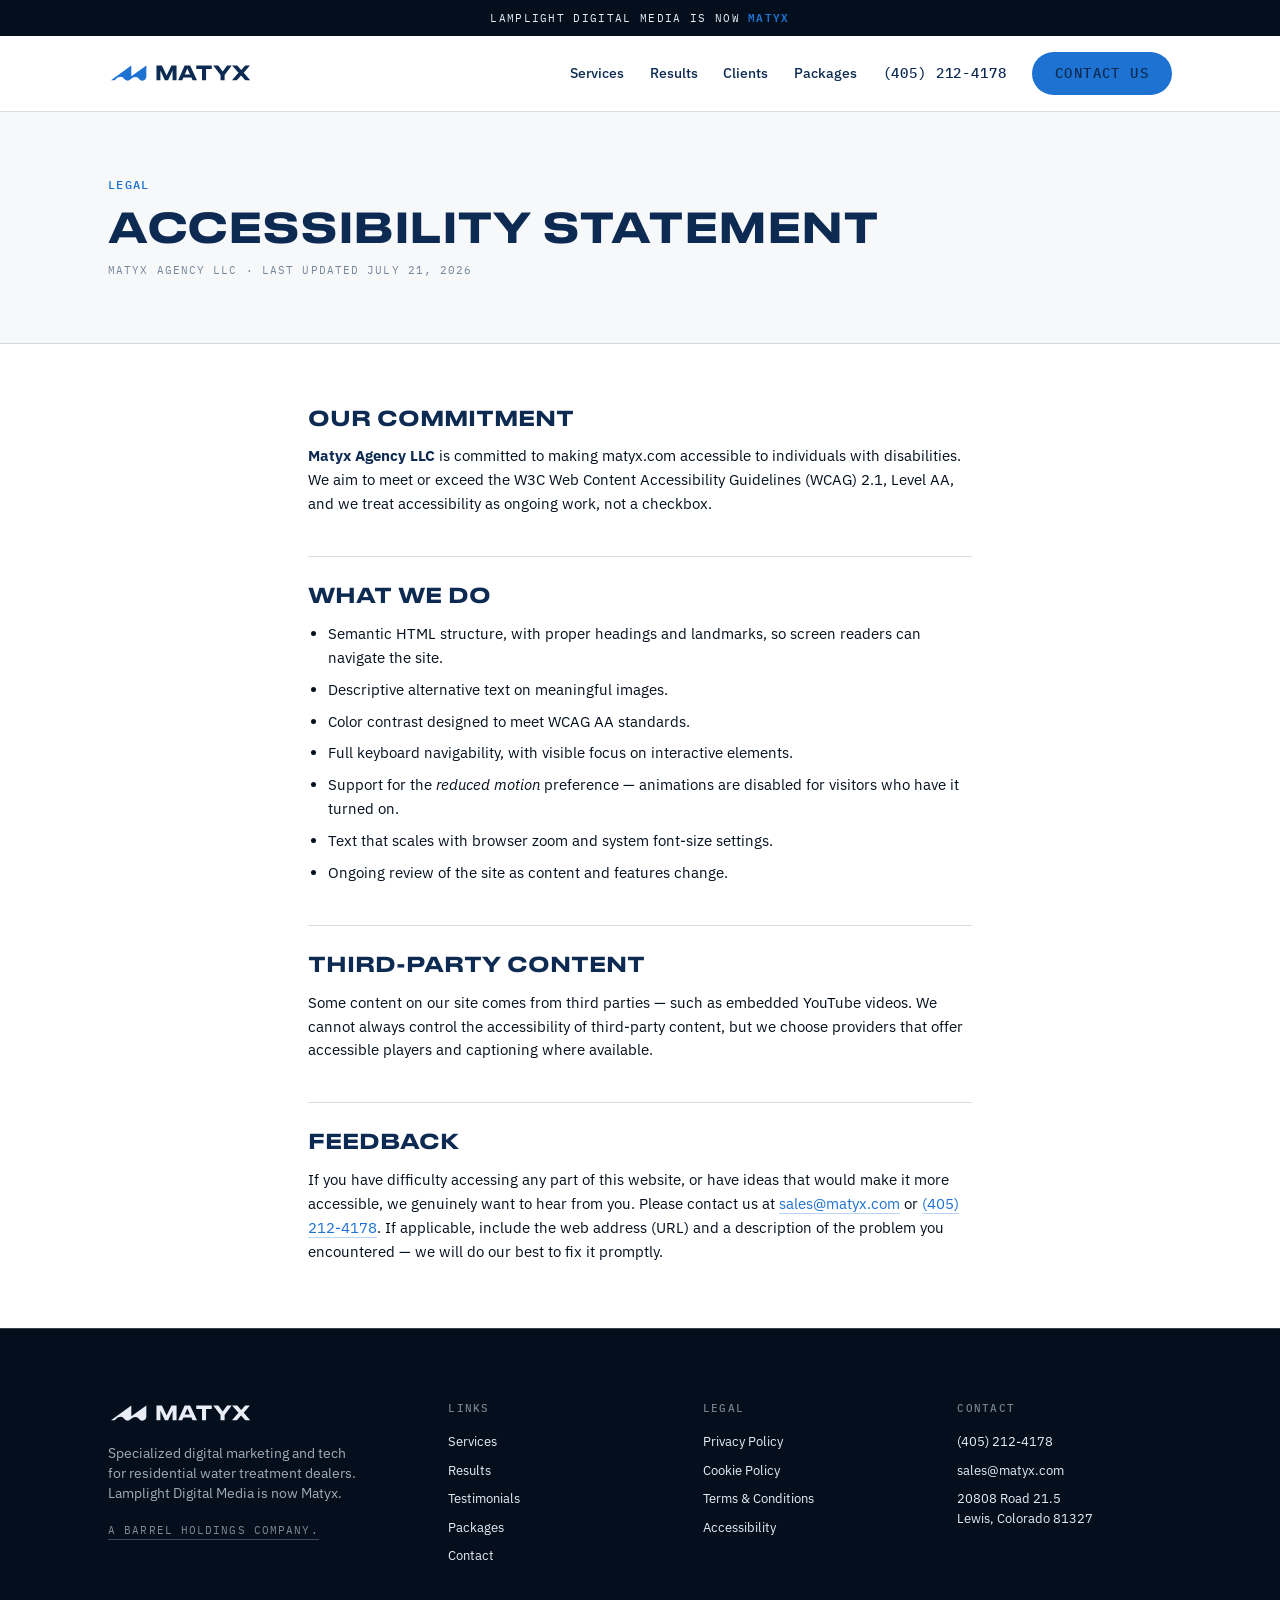
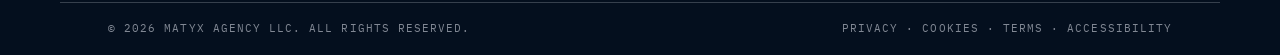
==== commit 4835ddda: "Mobile nav + AI search optimization - Hamburger menu on mobile (pure CSS toggle) across all pages — " ====
--- a/accessibility.html
+++ b/accessibility.html
@@ -5,6 +5,15 @@
 <meta name="viewport" content="width=device-width, initial-scale=1.0">
 <title>Accessibility Statement — Matyx</title>
 <meta name="description" content="Matyx Agency LLC's commitment to making matyx.com accessible to everyone.">
+<link rel="canonical" href="https://peterkang34.github.io/matyx-landing-page/accessibility.html">
+<meta name="theme-color" content="#0D2B52">
+<meta property="og:type" content="website">
+<meta property="og:site_name" content="Matyx">
+<meta property="og:title" content="Accessibility Statement — Matyx">
+<meta property="og:description" content="Matyx Agency LLC's commitment to making its website accessible to everyone.">
+<meta property="og:url" content="https://peterkang34.github.io/matyx-landing-page/accessibility.html">
+<meta property="og:image" content="https://peterkang34.github.io/matyx-landing-page/assets/imagery/mom-daughter-green-island.jpg">
+<meta name="twitter:card" content="summary_large_image">
 <link rel="icon" type="image/svg+xml" href="assets/logos/icon.svg">
 <link rel="preconnect" href="https://fonts.googleapis.com">
 <link rel="preconnect" href="https://fonts.gstatic.com" crossorigin>
@@ -16,6 +25,7 @@
 <div class="announce">Lamplight Digital Media is now <em>Matyx</em></div>
 
 <header class="nav">
+  <input type="checkbox" id="navToggle" class="nav-toggle">
   <div class="nav-inner">
     <a class="nav-logo" href="index.html" aria-label="Matyx home"><img src="assets/logos/logo-primary.svg" alt="Matyx"></a>
     <nav class="nav-links" aria-label="Primary">
@@ -26,7 +36,16 @@
       <a class="nav-phone" href="tel:+14052124178">(405) 212-4178</a>
       <a class="btn btn-blue" href="contact.html">Contact Us</a>
     </nav>
+    <label for="navToggle" class="nav-burger" aria-label="Toggle menu"><span></span><span></span><span></span></label>
   </div>
+  <nav class="nav-menu" aria-label="Mobile">
+    <a href="index.html#services">Services</a>
+    <a href="index.html#work">Results</a>
+    <a href="index.html#testimonials">Clients</a>
+    <a href="index.html#packages">Packages</a>
+    <a href="contact.html">Contact</a>
+    <a href="tel:+14052124178">Call (405) 212-4178</a>
+  </nav>
 </header>
 
 <section class="legal-head">
--- a/assets/site.css
+++ b/assets/site.css
@@ -3,8 +3,8 @@
    ============================================================ */
 @font-face {
   font-family: "Druk Text Wide";
-  /* TRIAL font for layout only — swap in licensed Commercial Type webfont before publishing */
-  src: url("fonts/DrukTextWide-Medium.otf") format("opentype");
+  /* Licensed Commercial Type webfont (web license, matyx.com) */
+  src: url("fonts/DrukTextWide-Medium-Web.woff2") format("woff2");
   font-weight: 500 800;
   font-display: swap;
 }
@@ -809,3 +809,51 @@
 .legal-table td:first-child { font-weight: 600; color: var(--navy); white-space: nowrap; }
 .footer-bottom a { color: inherit; transition: color .2s ease; }
 .footer-bottom a:hover { color: var(--matyx-blue); }
+
+/* ============================================================
+   MOBILE NAV (hamburger) + mobile input fix
+   ============================================================ */
+.nav-toggle { display: none; }
+.nav-burger { display: none; }
+.nav-menu { display: none; }
+@media (max-width: 980px) {
+  .nav-burger {
+    display: flex;
+    flex-direction: column;
+    justify-content: center;
+    gap: 5px;
+    width: 40px;
+    height: 40px;
+    padding: 8px;
+    cursor: pointer;
+    border: 1px solid var(--hairline-dark);
+    flex: none;
+  }
+  .nav-burger span {
+    display: block;
+    height: 2px;
+    background: var(--navy);
+    transition: transform .25s ease, opacity .25s ease;
+  }
+  .nav-toggle:checked ~ .nav-inner .nav-burger span:nth-child(1) { transform: translateY(7px) rotate(45deg); }
+  .nav-toggle:checked ~ .nav-inner .nav-burger span:nth-child(2) { opacity: 0; }
+  .nav-toggle:checked ~ .nav-inner .nav-burger span:nth-child(3) { transform: translateY(-7px) rotate(-45deg); }
+  .nav-toggle:checked ~ .nav-menu { display: block; }
+  .nav-menu {
+    border-top: 1px solid var(--hairline-dark);
+    background: var(--white);
+  }
+  .nav-menu a {
+    display: block;
+    padding: 15px var(--pad-x);
+    font-size: 15px;
+    font-weight: 500;
+    color: var(--navy);
+    border-bottom: 1px solid var(--hairline-dark);
+  }
+  .nav-menu a:last-child { border-bottom: none; font-family: var(--font-mono); font-size: 13px; color: var(--matyx-blue); }
+}
+@media (max-width: 760px) {
+  /* 16px+ prevents iOS auto-zoom on focus */
+  .field input, .field textarea, .field select { font-size: 16px; }
+}
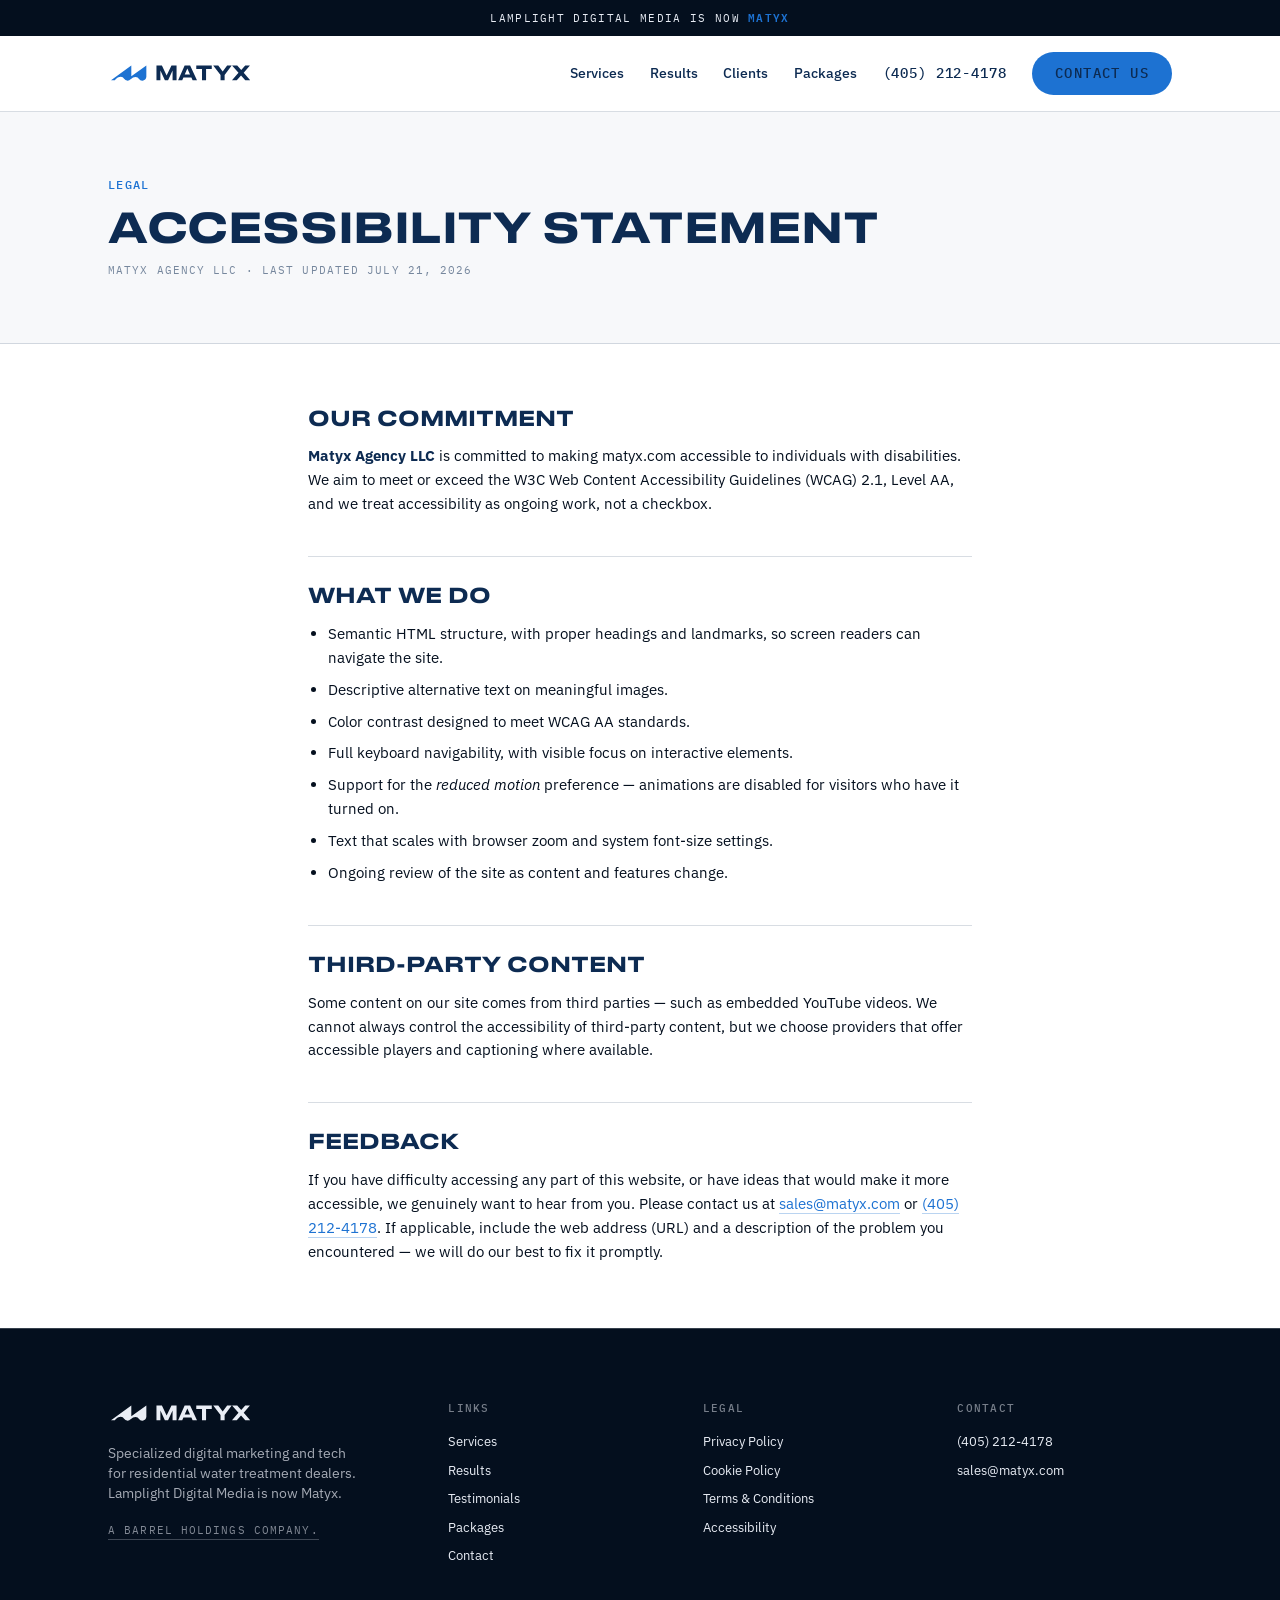
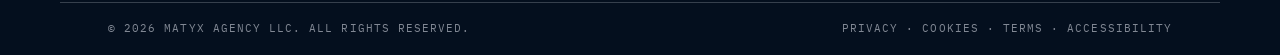
==== commit c2d80f69: "Remove Colorado address; entity is a Delaware LLC - Drop the Lewis, CO street address from all foote" ====
--- a/accessibility.html
+++ b/accessibility.html
@@ -109,7 +109,6 @@
       <ul>
         <li><a href="tel:+14052124178">(405) 212-4178</a></li>
         <li><a href="mailto:sales@matyx.com">sales@matyx.com</a></li>
-        <li>20808 Road 21.5<br>Lewis, Colorado 81327</li>
       </ul>
     </div>
   </div>
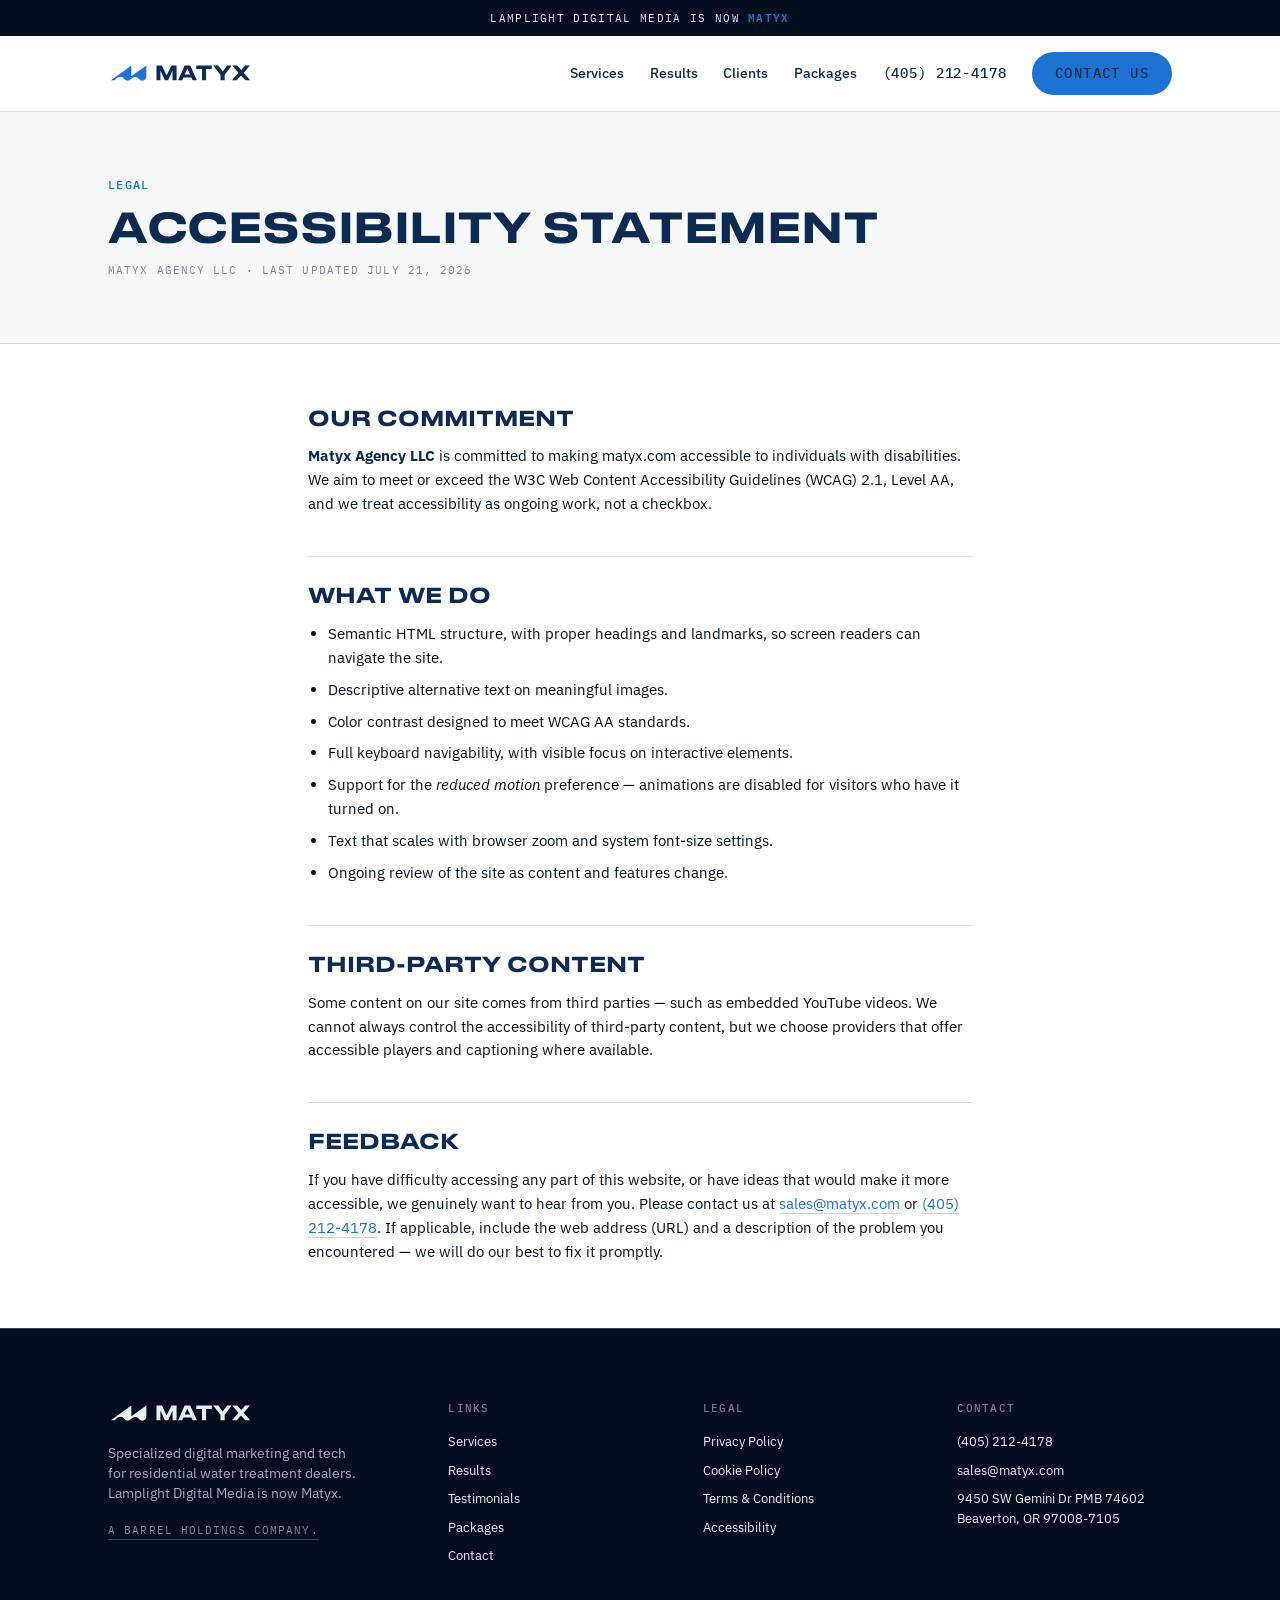
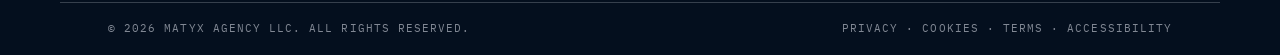
==== commit ce1f8bb0: "Add Beaverton, OR address across footers, contact, terms, JSON-LD, llms.txt Co-Authored-By: Claude F" ====
--- a/accessibility.html
+++ b/accessibility.html
@@ -109,6 +109,7 @@
       <ul>
         <li><a href="tel:+14052124178">(405) 212-4178</a></li>
         <li><a href="mailto:sales@matyx.com">sales@matyx.com</a></li>
+        <li>9450 SW Gemini Dr PMB 74602<br>Beaverton, OR 97008-7105</li>
       </ul>
     </div>
   </div>
--- a/assets/site.css
+++ b/assets/site.css
@@ -657,24 +657,6 @@
   .step p { grid-column: 2; }
   .step:last-child { border-bottom: none; }
 }
-
-/* ============================================================
-   BLOG — 3 compact cards
-   ============================================================ */
-.blog-grid { display: grid; grid-template-columns: repeat(3, 1fr); gap: 24px; }
-.post {
-  border: 1px solid var(--hairline-dark);
-  padding: 24px 26px 26px;
-  display: flex;
-  flex-direction: column;
-  gap: 12px;
-  transition: background .3s ease;
-}
-.post:hover { background: var(--off-white); }
-.post .date { font-family: var(--font-mono); font-size: 10.5px; letter-spacing: .11em; text-transform: uppercase; color: var(--navy); opacity: .55; }
-.post h3 { font-size: 16.5px; font-weight: 600; color: var(--navy); line-height: 1.35; }
-.post .more { font-family: var(--font-mono); font-size: 10.5px; letter-spacing: .1em; text-transform: uppercase; color: var(--matyx-blue); margin-top: auto; }
-@media (max-width: 900px) { .blog-grid { grid-template-columns: 1fr; } }
 
 /* ============================================================
    CTA — shader band, contained copy
